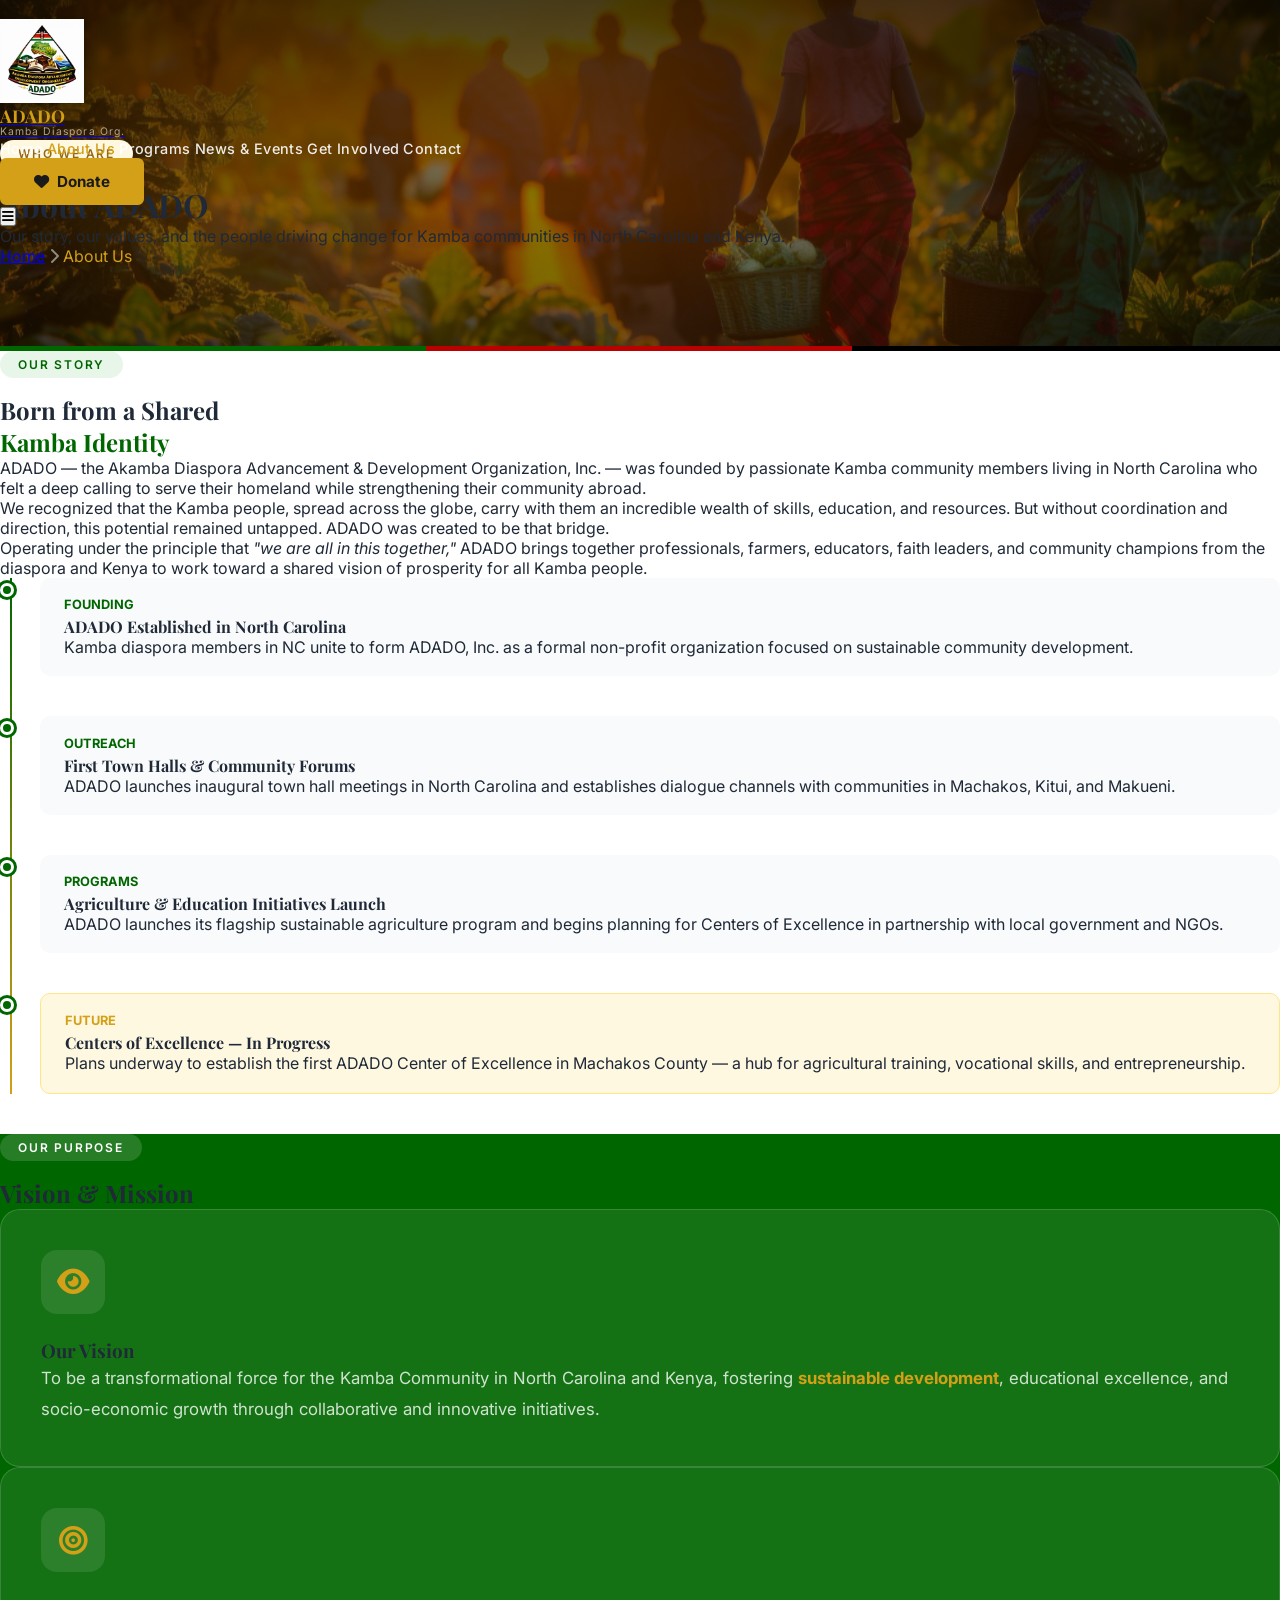
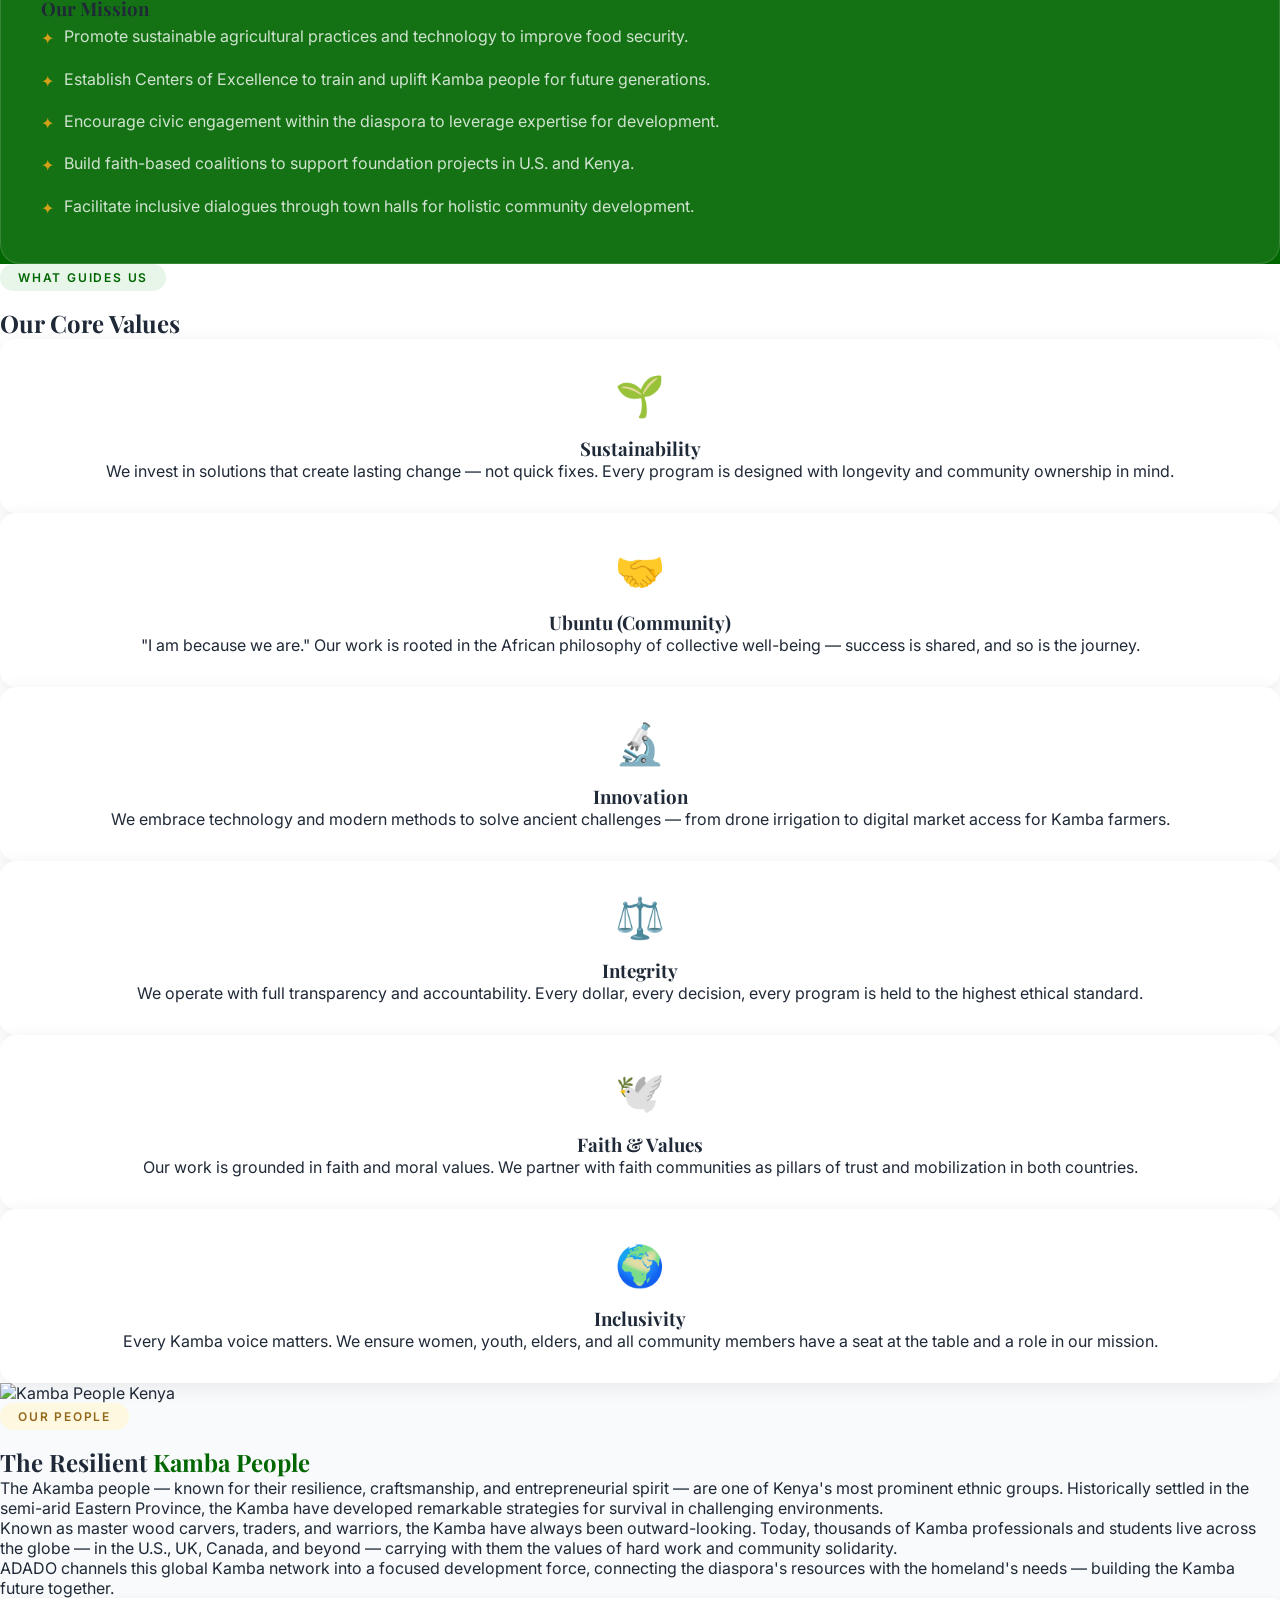
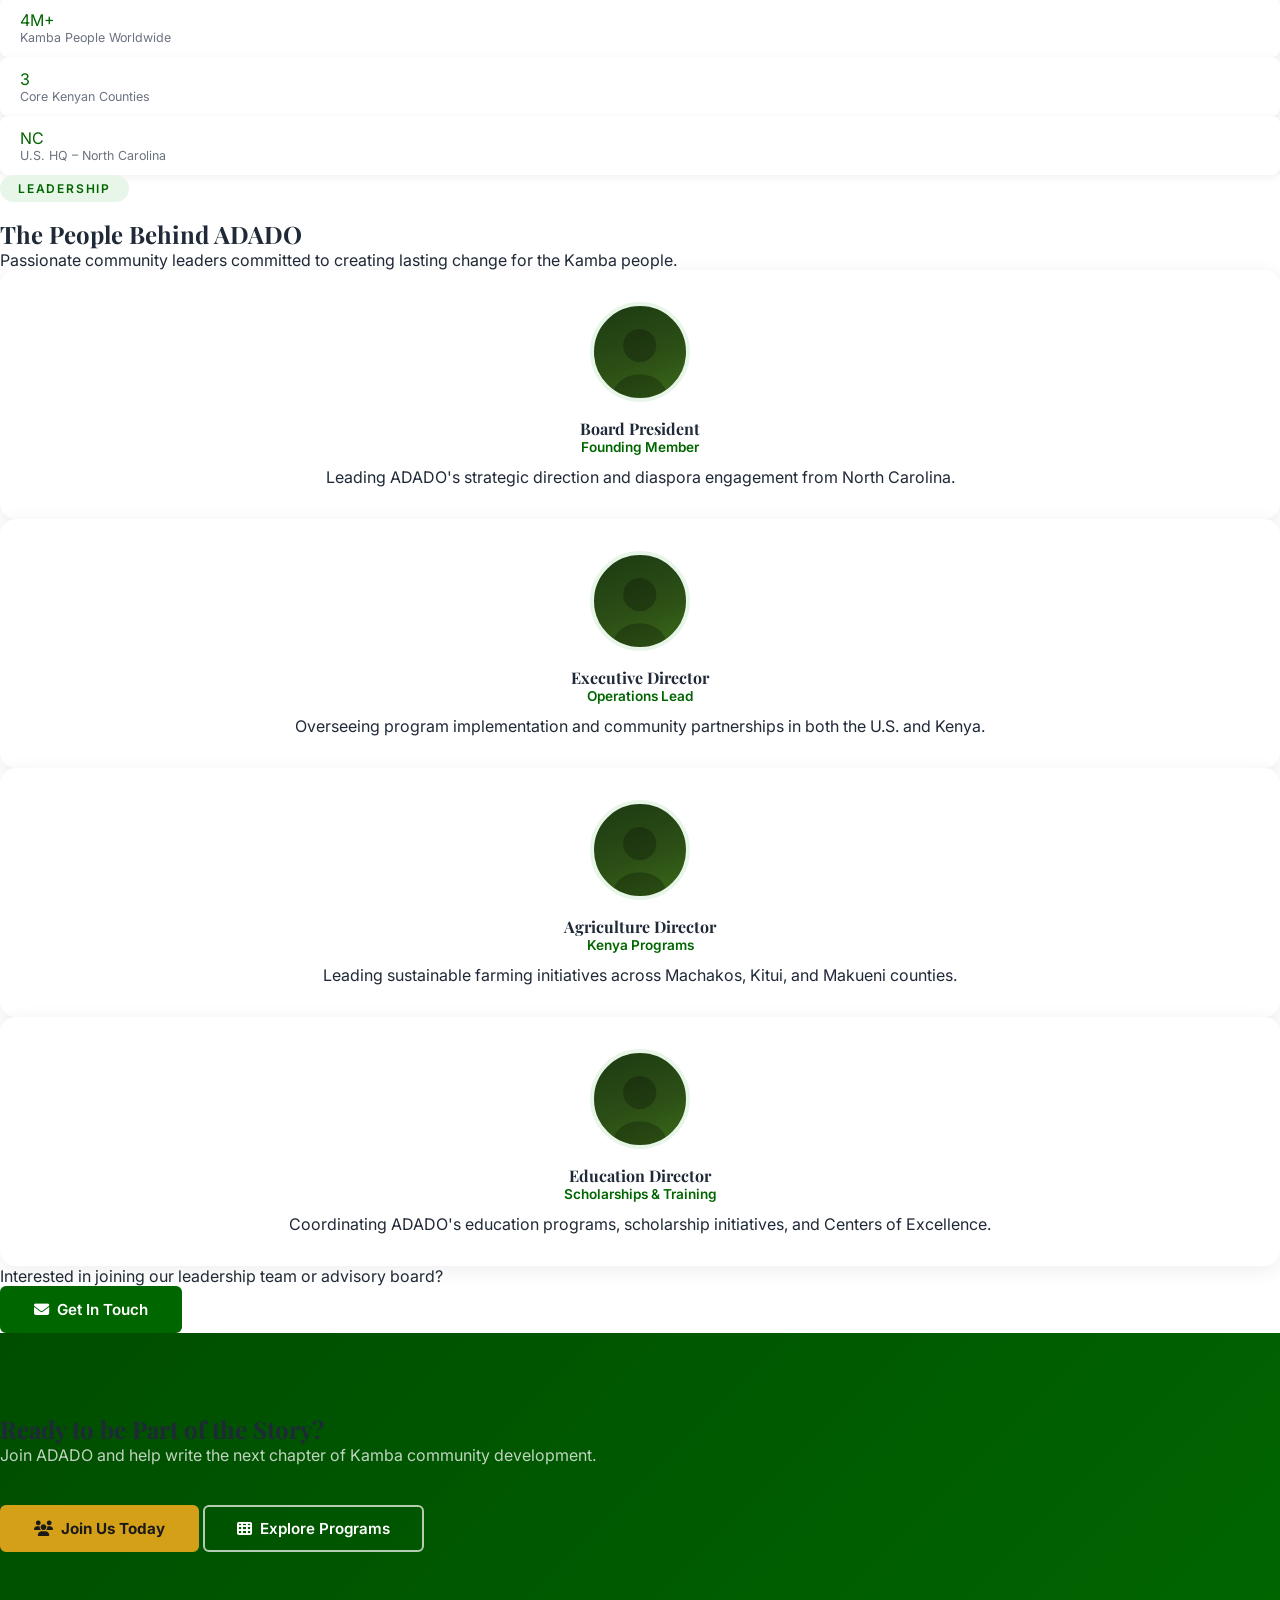
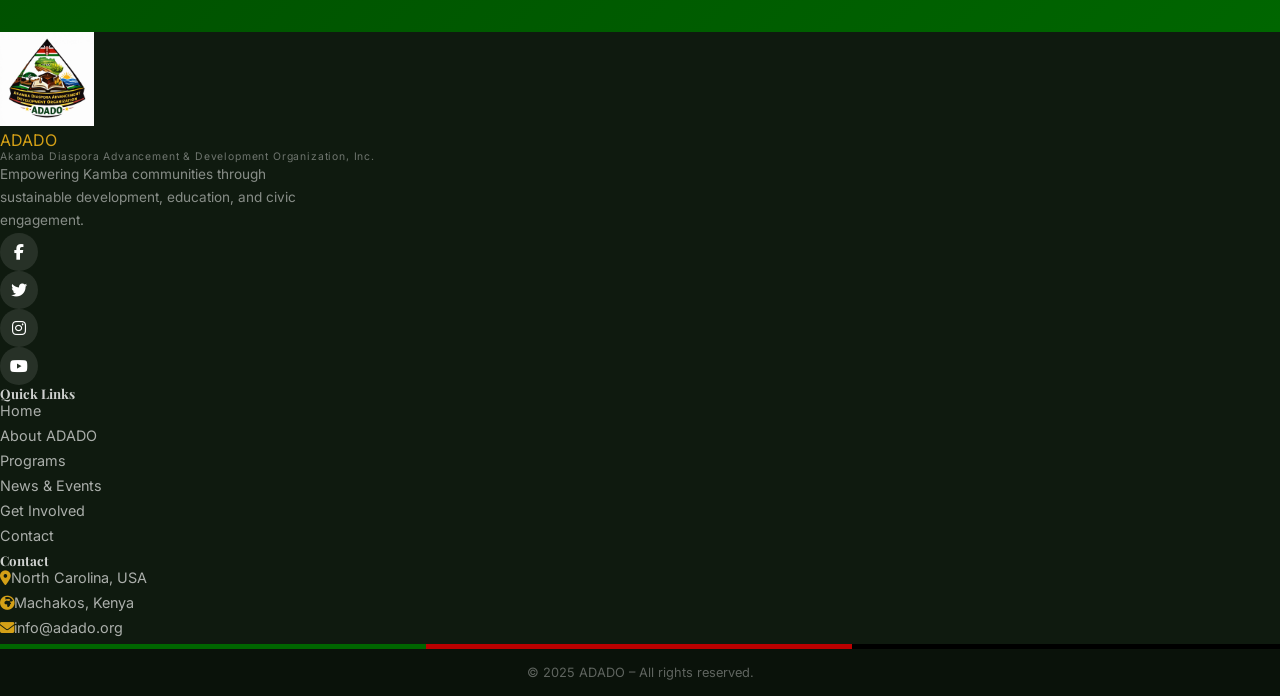
==== about.html @ c6620592 "Initial commit — ADADO website (6-page static site) 6-page HTML/CSS/JS website for African Diaspora " ====
<!DOCTYPE html>
<html lang="en">
<head>
  <meta charset="UTF-8" />
  <meta name="viewport" content="width=device-width, initial-scale=1.0" />
  <title>About ADADO – Akamba Diaspora Advancement & Development Organization</title>
  <meta name="description" content="Learn about ADADO's history, mission, vision, core values, and the leadership driving change in the Kamba community." />
  <link rel="icon" type="image/png" href="assets/img/logo.png" />
  <script src="https://cdn.tailwindcss.com"></script>
  <script>
    tailwind.config = {
      theme: {
        extend: {
          colors: {
            green: { deep: '#006600', mid: '#1a8c1a', light: '#e8f5e9' },
            gold:  { DEFAULT: '#D4A017', light: '#fff8e1' },
            dark:  { DEFAULT: '#0f1a0f', mid: '#1c2b1c' },
          },
          fontFamily: { heading: ['"Playfair Display"', 'serif'], body: ['Inter', 'sans-serif'] }
        }
      }
    }
  </script>
  <link rel="stylesheet" href="https://cdnjs.cloudflare.com/ajax/libs/font-awesome/6.5.0/css/all.min.css" />
  <link rel="stylesheet" href="assets/css/style.css" />
</head>
<body class="font-body">

  <div id="preloader">
    <img src="assets/img/logo.png" alt="ADADO" />
    <div class="bar-wrap"><div class="bar-fill"></div></div>
  </div>
  <button id="scrollTop" aria-label="Scroll to top"><i class="fas fa-arrow-up"></i></button>

  <!-- NAVBAR -->
  <nav id="navbar">
    <div class="max-w-7xl mx-auto px-4 sm:px-6 lg:px-8 flex items-center justify-between">
      <a href="index.html" class="nav-logo flex items-center gap-3">
        <img src="assets/img/logo.png" alt="ADADO Logo" />
        <div class="hidden md:block">
          <div style="color:var(--gold); font-family:'Playfair Display',serif; font-weight:700; font-size:1.1rem; line-height:1;">ADADO</div>
          <div style="color:rgba(255,255,255,0.6); font-size:0.65rem; letter-spacing:0.1em;">Kamba Diaspora Org.</div>
        </div>
      </a>
      <div class="hidden lg:flex items-center gap-8">
        <a href="index.html"        class="nav-link">Home</a>
        <a href="about.html"        class="nav-link active">About Us</a>
        <a href="programs.html"     class="nav-link">Programs</a>
        <a href="news-events.html"  class="nav-link">News & Events</a>
        <a href="get-involved.html" class="nav-link">Get Involved</a>
        <a href="contact.html"      class="nav-link">Contact</a>
      </div>
      <div class="hidden lg:block">
        <a href="get-involved.html#donate" class="btn-gold text-sm py-2 px-5"><i class="fas fa-heart"></i> Donate</a>
      </div>
      <button id="menu-btn" class="lg:hidden text-white text-xl p-2"><i class="fas fa-bars"></i></button>
    </div>
    <div id="mobile-menu">
      <a href="index.html">Home</a>
      <a href="about.html">About Us</a>
      <a href="programs.html">Programs</a>
      <a href="news-events.html">News & Events</a>
      <a href="get-involved.html">Get Involved</a>
      <a href="contact.html">Contact</a>
      <a href="get-involved.html#donate" style="color:var(--gold); font-weight:700;">♥ Donate Now</a>
    </div>
  </nav>

  <!-- PAGE HERO -->
  <div class="page-hero" style="background-image:url('assets/img/hero-about.jpg');">
    <div class="page-hero-content max-w-7xl mx-auto px-4 sm:px-6 lg:px-8 text-center">
      <span class="section-badge badge-gold">Who We Are</span>
      <h1 class="font-heading text-4xl lg:text-5xl font-bold text-white mt-2 mb-4">About ADADO</h1>
      <p class="text-white/70 max-w-2xl mx-auto">Our story, our values, and the people driving change for Kamba communities in North Carolina and Kenya.</p>
      <!-- Breadcrumb -->
      <div class="mt-6 flex items-center justify-center gap-2 text-sm" style="color:rgba(255,255,255,0.5);">
        <a href="index.html" class="hover:text-white transition-colors">Home</a>
        <i class="fas fa-chevron-right text-xs"></i>
        <span style="color:var(--gold);">About Us</span>
      </div>
    </div>
  </div>
  <div class="kenya-strip"></div>

  <!-- ==================== OUR STORY ==================== -->
  <section class="py-20 bg-white">
    <div class="max-w-7xl mx-auto px-4 sm:px-6 lg:px-8">
      <div class="grid lg:grid-cols-2 gap-16 items-center">
        <div data-fade-left>
          <span class="section-badge badge-green">Our Story</span>
          <h2 class="font-heading text-3xl lg:text-4xl font-bold text-gray-900 mb-6">Born from a Shared<br/><span class="text-green">Kamba Identity</span></h2>
          <p class="text-gray-600 mb-5 leading-relaxed">
            ADADO — the Akamba Diaspora Advancement & Development Organization, Inc. — was founded by passionate Kamba community members living in North Carolina who felt a deep calling to serve their homeland while strengthening their community abroad.
          </p>
          <p class="text-gray-600 mb-5 leading-relaxed">
            We recognized that the Kamba people, spread across the globe, carry with them an incredible wealth of skills, education, and resources. But without coordination and direction, this potential remained untapped. ADADO was created to be that bridge.
          </p>
          <p class="text-gray-600 leading-relaxed">
            Operating under the principle that <em>"we are all in this together,"</em> ADADO brings together professionals, farmers, educators, faith leaders, and community champions from the diaspora and Kenya to work toward a shared vision of prosperity for all Kamba people.
          </p>
        </div>
        <div data-fade-right class="space-y-6">
          <!-- Timeline -->
          <div class="timeline">
            <div class="timeline-item">
              <div class="timeline-dot"></div>
              <div style="background:#f9fafb; border-radius:10px; padding:1.2rem 1.5rem;">
                <div style="color:var(--green-deep); font-weight:700; font-size:0.8rem; margin-bottom:4px;">FOUNDING</div>
                <h4 class="font-semibold text-gray-900 mb-1">ADADO Established in North Carolina</h4>
                <p class="text-gray-500 text-sm">Kamba diaspora members in NC unite to form ADADO, Inc. as a formal non-profit organization focused on sustainable community development.</p>
              </div>
            </div>
            <div class="timeline-item">
              <div class="timeline-dot"></div>
              <div style="background:#f9fafb; border-radius:10px; padding:1.2rem 1.5rem;">
                <div style="color:var(--green-deep); font-weight:700; font-size:0.8rem; margin-bottom:4px;">OUTREACH</div>
                <h4 class="font-semibold text-gray-900 mb-1">First Town Halls & Community Forums</h4>
                <p class="text-gray-500 text-sm">ADADO launches inaugural town hall meetings in North Carolina and establishes dialogue channels with communities in Machakos, Kitui, and Makueni.</p>
              </div>
            </div>
            <div class="timeline-item">
              <div class="timeline-dot"></div>
              <div style="background:#f9fafb; border-radius:10px; padding:1.2rem 1.5rem;">
                <div style="color:var(--green-deep); font-weight:700; font-size:0.8rem; margin-bottom:4px;">PROGRAMS</div>
                <h4 class="font-semibold text-gray-900 mb-1">Agriculture & Education Initiatives Launch</h4>
                <p class="text-gray-500 text-sm">ADADO launches its flagship sustainable agriculture program and begins planning for Centers of Excellence in partnership with local government and NGOs.</p>
              </div>
            </div>
            <div class="timeline-item">
              <div class="timeline-dot"></div>
              <div style="background:#fff8e1; border-radius:10px; padding:1.2rem 1.5rem; border:1px solid #fde68a;">
                <div style="color:var(--gold); font-weight:700; font-size:0.8rem; margin-bottom:4px;">FUTURE</div>
                <h4 class="font-semibold text-gray-900 mb-1">Centers of Excellence — In Progress</h4>
                <p class="text-gray-500 text-sm">Plans underway to establish the first ADADO Center of Excellence in Machakos County — a hub for agricultural training, vocational skills, and entrepreneurship.</p>
              </div>
            </div>
          </div>
        </div>
      </div>
    </div>
  </section>

  <!-- ==================== VISION & MISSION ==================== -->
  <section class="py-20" style="background:var(--green-deep);">
    <div class="max-w-7xl mx-auto px-4 sm:px-6 lg:px-8">
      <div class="text-center mb-14" data-fade>
        <span class="section-badge" style="background:rgba(255,255,255,0.15); color:white;">Our Purpose</span>
        <h2 class="font-heading text-3xl lg:text-4xl font-bold text-white mt-2">Vision & Mission</h2>
      </div>
      <div class="grid lg:grid-cols-2 gap-10">
        <!-- Vision -->
        <div data-fade data-delay="1" style="background:rgba(255,255,255,0.08); border:1px solid rgba(255,255,255,0.15); border-radius:20px; padding:2.5rem;">
          <div style="width:64px; height:64px; background:rgba(255,255,255,0.1); border-radius:16px; display:flex; align-items:center; justify-content:center; margin-bottom:1.5rem;">
            <i class="fas fa-eye" style="color:var(--gold); font-size:1.8rem;"></i>
          </div>
          <h3 class="font-heading text-2xl font-bold text-white mb-4">Our Vision</h3>
          <p style="color:rgba(255,255,255,0.8); line-height:1.9; font-size:1.05rem;">
            To be a transformational force for the Kamba Community in North Carolina and Kenya, fostering <strong style="color:var(--gold);">sustainable development</strong>, educational excellence, and socio-economic growth through collaborative and innovative initiatives.
          </p>
        </div>
        <!-- Mission -->
        <div data-fade data-delay="2" style="background:rgba(255,255,255,0.08); border:1px solid rgba(255,255,255,0.15); border-radius:20px; padding:2.5rem;">
          <div style="width:64px; height:64px; background:rgba(255,255,255,0.1); border-radius:16px; display:flex; align-items:center; justify-content:center; margin-bottom:1.5rem;">
            <i class="fas fa-bullseye" style="color:var(--gold); font-size:1.8rem;"></i>
          </div>
          <h3 class="font-heading text-2xl font-bold text-white mb-4">Our Mission</h3>
          <ul style="color:rgba(255,255,255,0.8); line-height:1.9; list-style:none; padding:0; space-y:0.5rem;">
            <li style="display:flex; gap:10px; margin-bottom:10px;"><span style="color:var(--gold); flex-shrink:0; margin-top:2px;">✦</span> Promote sustainable agricultural practices and technology to improve food security.</li>
            <li style="display:flex; gap:10px; margin-bottom:10px;"><span style="color:var(--gold); flex-shrink:0; margin-top:2px;">✦</span> Establish Centers of Excellence to train and uplift Kamba people for future generations.</li>
            <li style="display:flex; gap:10px; margin-bottom:10px;"><span style="color:var(--gold); flex-shrink:0; margin-top:2px;">✦</span> Encourage civic engagement within the diaspora to leverage expertise for development.</li>
            <li style="display:flex; gap:10px; margin-bottom:10px;"><span style="color:var(--gold); flex-shrink:0; margin-top:2px;">✦</span> Build faith-based coalitions to support foundation projects in U.S. and Kenya.</li>
            <li style="display:flex; gap:10px;"><span style="color:var(--gold); flex-shrink:0; margin-top:2px;">✦</span> Facilitate inclusive dialogues through town halls for holistic community development.</li>
          </ul>
        </div>
      </div>
    </div>
  </section>

  <!-- ==================== CORE VALUES ==================== -->
  <section class="py-20 bg-white">
    <div class="max-w-7xl mx-auto px-4 sm:px-6 lg:px-8">
      <div class="text-center mb-14" data-fade>
        <span class="section-badge badge-green">What Guides Us</span>
        <h2 class="font-heading text-3xl lg:text-4xl font-bold text-gray-900">Our Core Values</h2>
      </div>
      <div class="grid sm:grid-cols-2 lg:grid-cols-3 gap-8">
        <div class="team-card" data-fade data-delay="1">
          <div style="font-size:2.5rem; margin-bottom:1rem;">🌱</div>
          <h3 class="font-heading text-xl font-bold text-gray-900 mb-2">Sustainability</h3>
          <p class="text-gray-500 text-sm">We invest in solutions that create lasting change — not quick fixes. Every program is designed with longevity and community ownership in mind.</p>
        </div>
        <div class="team-card" data-fade data-delay="2">
          <div style="font-size:2.5rem; margin-bottom:1rem;">🤝</div>
          <h3 class="font-heading text-xl font-bold text-gray-900 mb-2">Ubuntu (Community)</h3>
          <p class="text-gray-500 text-sm">"I am because we are." Our work is rooted in the African philosophy of collective well-being — success is shared, and so is the journey.</p>
        </div>
        <div class="team-card" data-fade data-delay="3">
          <div style="font-size:2.5rem; margin-bottom:1rem;">🔬</div>
          <h3 class="font-heading text-xl font-bold text-gray-900 mb-2">Innovation</h3>
          <p class="text-gray-500 text-sm">We embrace technology and modern methods to solve ancient challenges — from drone irrigation to digital market access for Kamba farmers.</p>
        </div>
        <div class="team-card" data-fade data-delay="4">
          <div style="font-size:2.5rem; margin-bottom:1rem;">⚖️</div>
          <h3 class="font-heading text-xl font-bold text-gray-900 mb-2">Integrity</h3>
          <p class="text-gray-500 text-sm">We operate with full transparency and accountability. Every dollar, every decision, every program is held to the highest ethical standard.</p>
        </div>
        <div class="team-card" data-fade data-delay="5">
          <div style="font-size:2.5rem; margin-bottom:1rem;">🕊️</div>
          <h3 class="font-heading text-xl font-bold text-gray-900 mb-2">Faith & Values</h3>
          <p class="text-gray-500 text-sm">Our work is grounded in faith and moral values. We partner with faith communities as pillars of trust and mobilization in both countries.</p>
        </div>
        <div class="team-card" data-fade data-delay="6">
          <div style="font-size:2.5rem; margin-bottom:1rem;">🌍</div>
          <h3 class="font-heading text-xl font-bold text-gray-900 mb-2">Inclusivity</h3>
          <p class="text-gray-500 text-sm">Every Kamba voice matters. We ensure women, youth, elders, and all community members have a seat at the table and a role in our mission.</p>
        </div>
      </div>
    </div>
  </section>

  <!-- ==================== KAMBA PEOPLE ==================== -->
  <section class="py-20" style="background:var(--light);">
    <div class="max-w-7xl mx-auto px-4 sm:px-6 lg:px-8">
      <div class="grid lg:grid-cols-2 gap-16 items-center">
        <div data-fade-right class="order-2 lg:order-1">
          <img src="https://images.unsplash.com/photo-1547471080-7cc2caa01a7e?w=700&q=80"
               alt="Kamba People Kenya" class="rounded-2xl shadow-xl w-full" style="height:460px; object-fit:cover;" />
        </div>
        <div data-fade-left class="order-1 lg:order-2">
          <span class="section-badge badge-gold">Our People</span>
          <h2 class="font-heading text-3xl lg:text-4xl font-bold text-gray-900 mb-6">The Resilient <span class="text-green">Kamba People</span></h2>
          <p class="text-gray-600 mb-5 leading-relaxed">
            The Akamba people — known for their resilience, craftsmanship, and entrepreneurial spirit — are one of Kenya's most prominent ethnic groups. Historically settled in the semi-arid Eastern Province, the Kamba have developed remarkable strategies for survival in challenging environments.
          </p>
          <p class="text-gray-600 mb-5 leading-relaxed">
            Known as master wood carvers, traders, and warriors, the Kamba have always been outward-looking. Today, thousands of Kamba professionals and students live across the globe — in the U.S., UK, Canada, and beyond — carrying with them the values of hard work and community solidarity.
          </p>
          <p class="text-gray-600 leading-relaxed">
            ADADO channels this global Kamba network into a focused development force, connecting the diaspora's resources with the homeland's needs — building the Kamba future together.
          </p>
          <div class="flex flex-wrap gap-3 mt-6">
            <div style="background:white; border-radius:8px; padding:0.75rem 1.25rem; box-shadow:0 2px 10px rgba(0,0,0,0.06);">
              <div class="font-heading text-2xl font-bold text-green">4M+</div>
              <div style="font-size:0.78rem; color:var(--gray);">Kamba People Worldwide</div>
            </div>
            <div style="background:white; border-radius:8px; padding:0.75rem 1.25rem; box-shadow:0 2px 10px rgba(0,0,0,0.06);">
              <div class="font-heading text-2xl font-bold text-green">3</div>
              <div style="font-size:0.78rem; color:var(--gray);">Core Kenyan Counties</div>
            </div>
            <div style="background:white; border-radius:8px; padding:0.75rem 1.25rem; box-shadow:0 2px 10px rgba(0,0,0,0.06);">
              <div class="font-heading text-2xl font-bold text-green">NC</div>
              <div style="font-size:0.78rem; color:var(--gray);">U.S. HQ – North Carolina</div>
            </div>
          </div>
        </div>
      </div>
    </div>
  </section>

  <!-- ==================== LEADERSHIP ==================== -->
  <section class="py-20 bg-white">
    <div class="max-w-7xl mx-auto px-4 sm:px-6 lg:px-8">
      <div class="text-center mb-14" data-fade>
        <span class="section-badge badge-green">Leadership</span>
        <h2 class="font-heading text-3xl lg:text-4xl font-bold text-gray-900">The People Behind ADADO</h2>
        <p class="text-gray-500 mt-3 max-w-xl mx-auto">Passionate community leaders committed to creating lasting change for the Kamba people.</p>
      </div>
      <div class="grid sm:grid-cols-2 lg:grid-cols-4 gap-8">
        <div class="team-card" data-fade data-delay="1">
          <div class="avatar" style="background:linear-gradient(160deg,#1c3a12 0%,#2d5016 60%,#3a6b1a 100%); display:flex; flex-direction:column; align-items:center; justify-content:flex-end; overflow:hidden; padding:0;">
            <svg viewBox="0 0 100 100" xmlns="http://www.w3.org/2000/svg" style="width:82%; display:block; fill:rgba(0,0,0,0.25);">
              <circle cx="50" cy="30" r="22"/><ellipse cx="50" cy="95" rx="35" ry="27"/>
            </svg>
          </div>
          <h4 class="font-heading text-lg font-bold text-gray-900 mb-1">Board President</h4>
          <p style="color:var(--green-deep); font-size:0.85rem; font-weight:600; margin-bottom:0.75rem;">Founding Member</p>
          <p class="text-gray-500 text-sm">Leading ADADO's strategic direction and diaspora engagement from North Carolina.</p>
        </div>
        <div class="team-card" data-fade data-delay="2">
          <div class="avatar" style="background:linear-gradient(160deg,#1c3a12 0%,#2d5016 60%,#3a6b1a 100%); display:flex; flex-direction:column; align-items:center; justify-content:flex-end; overflow:hidden; padding:0;">
            <svg viewBox="0 0 100 100" xmlns="http://www.w3.org/2000/svg" style="width:82%; display:block; fill:rgba(0,0,0,0.25);">
              <circle cx="50" cy="30" r="22"/><ellipse cx="50" cy="95" rx="35" ry="27"/>
            </svg>
          </div>
          <h4 class="font-heading text-lg font-bold text-gray-900 mb-1">Executive Director</h4>
          <p style="color:var(--green-deep); font-size:0.85rem; font-weight:600; margin-bottom:0.75rem;">Operations Lead</p>
          <p class="text-gray-500 text-sm">Overseeing program implementation and community partnerships in both the U.S. and Kenya.</p>
        </div>
        <div class="team-card" data-fade data-delay="3">
          <div class="avatar" style="background:linear-gradient(160deg,#1c3a12 0%,#2d5016 60%,#3a6b1a 100%); display:flex; flex-direction:column; align-items:center; justify-content:flex-end; overflow:hidden; padding:0;">
            <svg viewBox="0 0 100 100" xmlns="http://www.w3.org/2000/svg" style="width:82%; display:block; fill:rgba(0,0,0,0.25);">
              <circle cx="50" cy="30" r="22"/><ellipse cx="50" cy="95" rx="35" ry="27"/>
            </svg>
          </div>
          <h4 class="font-heading text-lg font-bold text-gray-900 mb-1">Agriculture Director</h4>
          <p style="color:var(--green-deep); font-size:0.85rem; font-weight:600; margin-bottom:0.75rem;">Kenya Programs</p>
          <p class="text-gray-500 text-sm">Leading sustainable farming initiatives across Machakos, Kitui, and Makueni counties.</p>
        </div>
        <div class="team-card" data-fade data-delay="4">
          <div class="avatar" style="background:linear-gradient(160deg,#1c3a12 0%,#2d5016 60%,#3a6b1a 100%); display:flex; flex-direction:column; align-items:center; justify-content:flex-end; overflow:hidden; padding:0;">
            <svg viewBox="0 0 100 100" xmlns="http://www.w3.org/2000/svg" style="width:82%; display:block; fill:rgba(0,0,0,0.25);">
              <circle cx="50" cy="30" r="22"/><ellipse cx="50" cy="95" rx="35" ry="27"/>
            </svg>
          </div>
          <h4 class="font-heading text-lg font-bold text-gray-900 mb-1">Education Director</h4>
          <p style="color:var(--green-deep); font-size:0.85rem; font-weight:600; margin-bottom:0.75rem;">Scholarships & Training</p>
          <p class="text-gray-500 text-sm">Coordinating ADADO's education programs, scholarship initiatives, and Centers of Excellence.</p>
        </div>
      </div>
      <div class="text-center mt-10" data-fade>
        <p class="text-gray-500 text-sm mb-4">Interested in joining our leadership team or advisory board?</p>
        <a href="contact.html" class="btn-primary"><i class="fas fa-envelope"></i> Get In Touch</a>
      </div>
    </div>
  </section>

  <!-- CTA -->
  <section style="background:linear-gradient(135deg, #004d00, var(--green-deep)); padding:5rem 0;">
    <div class="max-w-4xl mx-auto px-4 text-center" data-fade>
      <h2 class="font-heading text-3xl font-bold text-white mb-4">Ready to be Part of the Story?</h2>
      <p style="color:rgba(255,255,255,0.75); margin-bottom:2.5rem;">Join ADADO and help write the next chapter of Kamba community development.</p>
      <div class="flex flex-wrap gap-4 justify-center">
        <a href="get-involved.html" class="btn-gold"><i class="fas fa-users"></i> Join Us Today</a>
        <a href="programs.html" class="btn-outline-white"><i class="fas fa-th"></i> Explore Programs</a>
      </div>
    </div>
  </section>

  <!-- FOOTER -->
  <footer class="footer-main">
    <div class="max-w-7xl mx-auto px-4 sm:px-6 lg:px-8 py-12">
      <div class="grid md:grid-cols-2 lg:grid-cols-4 gap-8">
        <div class="lg:col-span-2">
          <div class="flex items-center gap-3 mb-4">
            <img src="assets/img/logo.png" alt="ADADO Logo" style="height:94px;" />
            <div>
              <div class="font-heading text-xl font-bold" style="color:var(--gold);">ADADO</div>
              <div style="font-size:0.65rem; color:rgba(255,255,255,0.4); letter-spacing:0.08em;">Akamba Diaspora Advancement & Development Organization, Inc.</div>
            </div>
          </div>
          <p style="color:rgba(255,255,255,0.5); font-size:0.85rem; max-width:300px; line-height:1.7;">Empowering Kamba communities through sustainable development, education, and civic engagement.</p>
          <div class="flex gap-3 mt-4">
            <a href="#" class="social-icon"><i class="fab fa-facebook-f"></i></a>
            <a href="#" class="social-icon"><i class="fab fa-twitter"></i></a>
            <a href="#" class="social-icon"><i class="fab fa-instagram"></i></a>
            <a href="#" class="social-icon"><i class="fab fa-youtube"></i></a>
          </div>
        </div>
        <div>
          <h5 class="font-semibold text-white mb-3">Quick Links</h5>
          <a href="index.html" class="footer-link">Home</a>
          <a href="about.html" class="footer-link">About ADADO</a>
          <a href="programs.html" class="footer-link">Programs</a>
          <a href="news-events.html" class="footer-link">News & Events</a>
          <a href="get-involved.html" class="footer-link">Get Involved</a>
          <a href="contact.html" class="footer-link">Contact</a>
        </div>
        <div>
          <h5 class="font-semibold text-white mb-3">Contact</h5>
          <p class="footer-link"><i class="fas fa-map-marker-alt mr-2" style="color:var(--gold);"></i>North Carolina, USA</p>
          <p class="footer-link"><i class="fas fa-globe-africa mr-2" style="color:var(--gold);"></i>Machakos, Kenya</p>
          <p class="footer-link"><i class="fas fa-envelope mr-2" style="color:var(--gold);"></i>info@adado.org</p>
        </div>
      </div>
    </div>
    <div class="kenya-strip"></div>
    <div style="background:rgba(0,0,0,0.3); padding:1rem 0; text-align:center;">
      <p style="color:rgba(255,255,255,0.35); font-size:0.8rem;">&copy; 2025 ADADO – All rights reserved.</p>
    </div>
  </footer>

  <script src="assets/js/main.js"></script>
</body>
</html>
---- assets/css/style.css ----
/* ============================================
   ADADO - Akamba Diaspora Advancement & Development Organization
   Custom Styles
   ============================================ */

/* ---------- Google Fonts ---------- */
@import url('https://fonts.googleapis.com/css2?family=Playfair+Display:wght@400;600;700;800&family=Inter:wght@300;400;500;600;700&display=swap');

/* ---------- CSS Variables ---------- */
:root {
  --green-deep:  #006600;
  --green-mid:   #1a8c1a;
  --green-light: #e8f5e9;
  --red:         #BB0000;
  --red-light:   #fde8e8;
  --gold:        #D4A017;
  --gold-light:  #fff8e1;
  --dark:        #0f1a0f;
  --dark-mid:    #1c2b1c;
  --gray:        #6b7280;
  --light:       #f9fafb;
  --white:       #ffffff;
}

/* ---------- Base ---------- */
*, *::before, *::after { box-sizing: border-box; margin: 0; padding: 0; }

html { scroll-behavior: smooth; }

body {
  font-family: 'Inter', sans-serif;
  color: #1f2937;
  background: var(--white);
  overflow-x: hidden;
}

h1, h2, h3, h4, h5 {
  font-family: 'Playfair Display', serif;
}

/* ---------- Utility ---------- */
.text-green   { color: var(--green-deep); }
.text-gold    { color: var(--gold); }
.text-red     { color: var(--red); }
.bg-green     { background: var(--green-deep); }
.bg-gold      { background: var(--gold); }
.bg-dark      { background: var(--dark); }

.section-badge {
  display: inline-block;
  font-size: 0.75rem;
  font-weight: 600;
  letter-spacing: 0.15em;
  text-transform: uppercase;
  padding: 6px 18px;
  border-radius: 999px;
  margin-bottom: 1rem;
}
.badge-green { background: var(--green-light); color: var(--green-deep); }
.badge-gold  { background: var(--gold-light);  color: #92681a; }
.badge-red   { background: var(--red-light);   color: var(--red); }

/* ---------- Navbar ---------- */
#navbar {
  position: fixed;
  top: 0; left: 0; right: 0;
  z-index: 1000;
  transition: background 0.4s, box-shadow 0.4s, padding 0.4s;
  padding: 1.2rem 0;
}
#navbar.scrolled {
  background: rgba(15, 26, 15, 0.97);
  box-shadow: 0 2px 30px rgba(0,0,0,0.3);
  padding: 0.65rem 0;
  backdrop-filter: blur(12px);
}
#navbar .nav-logo img {
  height: 84px;
  width: auto;
  filter: drop-shadow(0 2px 6px rgba(0,0,0,0.4));
  transition: transform 0.3s;
}
#navbar .nav-logo img:hover { transform: scale(1.05); }

.nav-link {
  position: relative;
  color: rgba(255,255,255,0.9);
  font-weight: 500;
  font-size: 0.9rem;
  letter-spacing: 0.03em;
  text-decoration: none;
  padding: 4px 0;
  transition: color 0.3s;
}
.nav-link::after {
  content: '';
  position: absolute;
  bottom: -2px; left: 0;
  width: 0; height: 2px;
  background: var(--gold);
  transition: width 0.3s ease;
}
.nav-link:hover { color: var(--gold); }
.nav-link:hover::after, .nav-link.active::after { width: 100%; }
.nav-link.active { color: var(--gold); }

/* Mobile menu */
#mobile-menu {
  display: none;
  background: rgba(15,26,15,0.98);
  border-top: 1px solid rgba(255,255,255,0.1);
  backdrop-filter: blur(12px);
}
#mobile-menu.open { display: block; }
#mobile-menu a {
  display: block;
  padding: 0.75rem 1.5rem;
  color: rgba(255,255,255,0.85);
  text-decoration: none;
  border-bottom: 1px solid rgba(255,255,255,0.06);
  transition: color 0.2s, background 0.2s;
}
#mobile-menu a:hover { color: var(--gold); background: rgba(255,255,255,0.04); }

/* ---------- Buttons ---------- */
.btn-primary {
  display: inline-flex;
  align-items: center;
  gap: 8px;
  background: var(--green-deep);
  color: white;
  padding: 0.75rem 2rem;
  border-radius: 6px;
  font-weight: 600;
  font-size: 0.95rem;
  text-decoration: none;
  border: 2px solid var(--green-deep);
  transition: all 0.3s;
  cursor: pointer;
}
.btn-primary:hover {
  background: transparent;
  color: var(--green-deep);
  transform: translateY(-2px);
  box-shadow: 0 8px 24px rgba(0,102,0,0.25);
}
.btn-gold {
  display: inline-flex;
  align-items: center;
  gap: 8px;
  background: var(--gold);
  color: #1a1a1a;
  padding: 0.75rem 2rem;
  border-radius: 6px;
  font-weight: 700;
  font-size: 0.95rem;
  text-decoration: none;
  border: 2px solid var(--gold);
  transition: all 0.3s;
  cursor: pointer;
}
.btn-gold:hover {
  background: transparent;
  color: var(--gold);
  transform: translateY(-2px);
  box-shadow: 0 8px 24px rgba(212,160,23,0.3);
}
.btn-outline-white {
  display: inline-flex;
  align-items: center;
  gap: 8px;
  background: transparent;
  color: white;
  padding: 0.75rem 2rem;
  border-radius: 6px;
  font-weight: 600;
  font-size: 0.95rem;
  text-decoration: none;
  border: 2px solid rgba(255,255,255,0.7);
  transition: all 0.3s;
}
.btn-outline-white:hover {
  background: white;
  color: var(--dark);
  transform: translateY(-2px);
}

/* ---------- Hero ---------- */
.hero-section {
  position: relative;
  min-height: 100vh;
  display: flex;
  align-items: center;
  overflow: hidden;
}
.hero-bg {
  position: absolute;
  inset: 0;
  background-size: cover;
  background-position: center;
  background-attachment: fixed;
  transform: scale(1.05);
  transition: transform 8s ease;
}
.hero-overlay {
  position: absolute;
  inset: 0;
  background: linear-gradient(135deg, rgba(15,26,15,0.88) 0%, rgba(0,102,0,0.6) 50%, rgba(15,26,15,0.75) 100%);
}
.hero-section:hover .hero-bg { transform: scale(1.0); }

/* ---------- Logo Showcase ---------- */
.logo-showcase {
  display: flex;
  justify-content: center;
  align-items: center;
  margin-bottom: 2rem;
}
.logo-showcase img {
  width: 180px;
  height: auto;
  filter: drop-shadow(0 8px 32px rgba(0,0,0,0.5));
  animation: floatLogo 4s ease-in-out infinite;
}
@keyframes floatLogo {
  0%, 100% { transform: translateY(0); }
  50%       { transform: translateY(-12px); }
}

/* ---------- Kenya Strip ---------- */
.kenya-strip {
  height: 5px;
  background: linear-gradient(90deg, #006600 33.3%, #BB0000 33.3% 66.6%, #000000 66.6%);
}

/* ---------- Stats Counter ---------- */
.stat-card {
  text-align: center;
  padding: 2rem 1.5rem;
  border-radius: 12px;
  background: white;
  box-shadow: 0 4px 20px rgba(0,0,0,0.08);
  transition: transform 0.3s, box-shadow 0.3s;
  border-top: 4px solid var(--green-deep);
}
.stat-card:hover {
  transform: translateY(-6px);
  box-shadow: 0 12px 40px rgba(0,0,0,0.15);
}
.stat-number {
  font-family: 'Playfair Display', serif;
  font-size: 3rem;
  font-weight: 800;
  color: var(--green-deep);
  line-height: 1;
}
.stat-label {
  font-size: 0.85rem;
  color: var(--gray);
  font-weight: 500;
  margin-top: 0.5rem;
  letter-spacing: 0.05em;
}

/* ---------- Program Cards ---------- */
.program-card {
  border-radius: 16px;
  overflow: hidden;
  box-shadow: 0 4px 20px rgba(0,0,0,0.08);
  transition: transform 0.4s, box-shadow 0.4s;
  background: white;
}
.program-card:hover {
  transform: translateY(-10px);
  box-shadow: 0 20px 60px rgba(0,0,0,0.18);
}
.program-card .card-img {
  width: 100%;
  height: 220px;
  object-fit: cover;
  display: block;
  transition: transform 0.5s;
}
.program-card:hover .card-img { transform: scale(1.07); }
.card-img-wrap { overflow: hidden; }

.program-icon {
  width: 56px; height: 56px;
  border-radius: 12px;
  display: flex; align-items: center; justify-content: center;
  font-size: 1.5rem;
  margin-bottom: 1rem;
}

/* ---------- Section Divider ---------- */
.wave-divider svg { display: block; }

/* ---------- Timeline ---------- */
.timeline {
  position: relative;
  padding-left: 2.5rem;
}
.timeline::before {
  content: '';
  position: absolute;
  left: 0.65rem; top: 0; bottom: 0;
  width: 2px;
  background: linear-gradient(to bottom, var(--green-deep), var(--gold));
}
.timeline-item {
  position: relative;
  margin-bottom: 2.5rem;
}
.timeline-dot {
  position: absolute;
  left: -2.5rem;
  top: 0.3rem;
  width: 14px; height: 14px;
  border-radius: 50%;
  background: var(--green-deep);
  border: 3px solid white;
  box-shadow: 0 0 0 3px var(--green-deep);
}

/* ---------- Map / Counties ---------- */
.county-pill {
  display: inline-flex;
  align-items: center;
  gap: 8px;
  background: white;
  border: 2px solid var(--green-light);
  border-radius: 999px;
  padding: 8px 20px;
  font-weight: 600;
  font-size: 0.9rem;
  color: var(--green-deep);
  transition: all 0.3s;
}
.county-pill:hover {
  background: var(--green-deep);
  color: white;
  border-color: var(--green-deep);
  transform: scale(1.05);
}
.county-pill .dot {
  width: 10px; height: 10px;
  border-radius: 50%;
  background: var(--green-deep);
}
.county-pill:hover .dot { background: var(--gold); }

/* ---------- News Card ---------- */
.news-card {
  border-radius: 12px;
  overflow: hidden;
  box-shadow: 0 4px 20px rgba(0,0,0,0.08);
  background: white;
  transition: transform 0.3s, box-shadow 0.3s;
}
.news-card:hover {
  transform: translateY(-6px);
  box-shadow: 0 16px 48px rgba(0,0,0,0.15);
}
.news-card img {
  width: 100%;
  height: 200px;
  object-fit: cover;
  transition: transform 0.4s;
}
.news-card:hover img { transform: scale(1.05); }

/* ---------- Team Card ---------- */
.team-card {
  text-align: center;
  padding: 2rem 1.5rem;
  border-radius: 16px;
  background: white;
  box-shadow: 0 4px 20px rgba(0,0,0,0.07);
  transition: transform 0.3s, box-shadow 0.3s;
}
.team-card:hover {
  transform: translateY(-8px);
  box-shadow: 0 16px 48px rgba(0,0,0,0.14);
}
.team-card .avatar {
  width: 100px; height: 100px;
  border-radius: 50%;
  object-fit: cover;
  margin: 0 auto 1rem;
  border: 4px solid var(--green-light);
  transition: border-color 0.3s;
}
.team-card:hover .avatar { border-color: var(--gold); }

/* ---------- Contact Form ---------- */
.contact-input {
  width: 100%;
  padding: 0.85rem 1.1rem;
  border: 2px solid #e5e7eb;
  border-radius: 8px;
  font-family: 'Inter', sans-serif;
  font-size: 0.95rem;
  transition: border-color 0.3s, box-shadow 0.3s;
  outline: none;
  background: white;
}
.contact-input:focus {
  border-color: var(--green-deep);
  box-shadow: 0 0 0 4px rgba(0,102,0,0.1);
}

/* ---------- Footer ---------- */
.footer-main {
  background: var(--dark);
  color: rgba(255,255,255,0.8);
}
.footer-link {
  color: rgba(255,255,255,0.65);
  text-decoration: none;
  font-size: 0.9rem;
  transition: color 0.2s;
  display: block;
  margin-bottom: 0.5rem;
}
.footer-link:hover { color: var(--gold); }
.social-icon {
  width: 38px; height: 38px;
  border-radius: 50%;
  background: rgba(255,255,255,0.1);
  display: flex; align-items: center; justify-content: center;
  color: white;
  text-decoration: none;
  font-size: 1rem;
  transition: all 0.3s;
}
.social-icon:hover { background: var(--gold); color: var(--dark); transform: scale(1.1); }

/* ---------- Scroll-to-top ---------- */
#scrollTop {
  position: fixed;
  bottom: 2rem; right: 2rem;
  width: 44px; height: 44px;
  border-radius: 50%;
  background: var(--green-deep);
  color: white;
  border: none;
  cursor: pointer;
  display: flex; align-items: center; justify-content: center;
  font-size: 1.1rem;
  box-shadow: 0 4px 16px rgba(0,102,0,0.4);
  opacity: 0; pointer-events: none;
  transform: translateY(20px);
  transition: all 0.35s;
  z-index: 999;
}
#scrollTop.visible { opacity: 1; pointer-events: all; transform: translateY(0); }
#scrollTop:hover { background: var(--gold); color: var(--dark); transform: scale(1.1); }

/* ---------- Animate on Scroll (custom) ---------- */
[data-fade] {
  opacity: 0;
  transform: translateY(30px);
  transition: opacity 0.7s ease, transform 0.7s ease;
}
[data-fade].visible {
  opacity: 1;
  transform: translateY(0);
}
[data-fade-left] {
  opacity: 0;
  transform: translateX(-40px);
  transition: opacity 0.7s ease, transform 0.7s ease;
}
[data-fade-left].visible { opacity: 1; transform: translateX(0); }
[data-fade-right] {
  opacity: 0;
  transform: translateX(40px);
  transition: opacity 0.7s ease, transform 0.7s ease;
}
[data-fade-right].visible { opacity: 1; transform: translateX(0); }

/* stagger delays */
[data-delay="1"] { transition-delay: 0.1s; }
[data-delay="2"] { transition-delay: 0.2s; }
[data-delay="3"] { transition-delay: 0.3s; }
[data-delay="4"] { transition-delay: 0.4s; }
[data-delay="5"] { transition-delay: 0.5s; }
[data-delay="6"] { transition-delay: 0.6s; }

/* ---------- Page Hero (inner pages) ---------- */
.page-hero {
  padding-top: 140px;
  padding-bottom: 80px;
  background: linear-gradient(135deg, var(--dark) 0%, var(--dark-mid) 100%);
  background-size: cover;
  background-position: center;
  background-repeat: no-repeat;
  position: relative;
  overflow: hidden;
}
.page-hero::before {
  content: '';
  position: absolute;
  inset: 0;
  background: linear-gradient(to bottom, rgba(0,0,0,0.72) 0%, rgba(0,0,0,0.45) 60%, rgba(0,0,0,0.55) 100%);
  z-index: 1;
}
.page-hero-content { position: relative; z-index: 2; }

/* ---------- Accordion ---------- */
.accordion-item { border-bottom: 1px solid #e5e7eb; }
.accordion-btn {
  width: 100%;
  text-align: left;
  background: none;
  border: none;
  padding: 1.25rem 0;
  font-family: 'Inter', sans-serif;
  font-size: 1rem;
  font-weight: 600;
  color: #1f2937;
  cursor: pointer;
  display: flex;
  justify-content: space-between;
  align-items: center;
  gap: 1rem;
  transition: color 0.2s;
}
.accordion-btn:hover { color: var(--green-deep); }
.accordion-body {
  max-height: 0;
  overflow: hidden;
  transition: max-height 0.4s ease, padding 0.3s;
}
.accordion-body.open { max-height: 600px; padding-bottom: 1rem; }
.accordion-icon { font-size: 1.3rem; transition: transform 0.3s; }
.accordion-btn[aria-expanded="true"] .accordion-icon { transform: rotate(45deg); }

/* ---------- Gallery Grid ---------- */
.gallery-grid {
  display: grid;
  grid-template-columns: repeat(auto-fill, minmax(280px, 1fr));
  gap: 1rem;
}
.gallery-item {
  border-radius: 10px;
  overflow: hidden;
  position: relative;
  aspect-ratio: 4/3;
}
.gallery-item img {
  width: 100%; height: 100%;
  object-fit: cover;
  transition: transform 0.5s;
}
.gallery-item:hover img { transform: scale(1.08); }
.gallery-overlay {
  position: absolute;
  inset: 0;
  background: rgba(0,102,0,0.7);
  display: flex; align-items: center; justify-content: center;
  opacity: 0;
  transition: opacity 0.3s;
}
.gallery-item:hover .gallery-overlay { opacity: 1; }

/* ---------- Donation Card ---------- */
.donate-card {
  border-radius: 16px;
  padding: 2rem;
  text-align: center;
  border: 2px solid transparent;
  transition: all 0.35s;
  background: white;
  box-shadow: 0 4px 20px rgba(0,0,0,0.07);
}
.donate-card:hover {
  border-color: var(--green-deep);
  transform: translateY(-8px);
  box-shadow: 0 20px 50px rgba(0,102,0,0.15);
}
.donate-card.featured {
  border-color: var(--gold);
  background: linear-gradient(135deg, #fffbea, white);
}
.donate-amount {
  font-family: 'Playfair Display', serif;
  font-size: 2.8rem;
  font-weight: 800;
  color: var(--green-deep);
}

/* ---------- Mission Pillars ---------- */
.pillar-card {
  padding: 2rem;
  border-radius: 14px;
  background: white;
  box-shadow: 0 4px 20px rgba(0,0,0,0.07);
  border-left: 5px solid var(--green-deep);
  transition: transform 0.3s, box-shadow 0.3s, border-color 0.3s;
}
.pillar-card:hover {
  transform: translateX(6px);
  box-shadow: 0 10px 35px rgba(0,0,0,0.12);
  border-left-color: var(--gold);
}

/* ---------- Responsive ---------- */
@media (max-width: 768px) {
  .hero-bg { background-attachment: scroll; }
  .stat-number { font-size: 2.2rem; }
  .logo-showcase img { width: 140px; }

  /* Transformative showcase — stack vertically on mobile */
  #transformGrid {
    grid-template-columns: 1fr !important;
  }
  #transformImg {
    min-height: 300px;
  }
  #transformGrid > div:last-child {
    padding: 2.5rem 1.5rem !important;
  }
}

/* ---------- Loading bar ---------- */
#load-bar {
  position: fixed;
  top: 0; left: 0;
  height: 3px;
  width: 0%;
  background: linear-gradient(90deg, var(--green-deep), var(--gold));
  z-index: 9999;
  transition: width 0.3s;
}

/* ---------- Preloader ---------- */
#preloader {
  position: fixed;
  inset: 0;
  background: var(--dark);
  display: flex;
  flex-direction: column;
  align-items: center;
  justify-content: center;
  z-index: 10000;
  transition: opacity 0.5s, visibility 0.5s;
}
#preloader.done { opacity: 0; visibility: hidden; }
#preloader img { width: 100px; animation: pulse 1.5s ease-in-out infinite; }
@keyframes pulse {
  0%, 100% { transform: scale(1); opacity: 0.9; }
  50%       { transform: scale(1.08); opacity: 1; }
}
#preloader .bar-wrap {
  width: 180px;
  height: 3px;
  background: rgba(255,255,255,0.15);
  border-radius: 3px;
  margin-top: 1.5rem;
  overflow: hidden;
}
#preloader .bar-fill {
  height: 100%;
  background: linear-gradient(90deg, var(--green-deep), var(--gold));
  animation: fillBar 1.5s ease forwards;
}
@keyframes fillBar {
  from { width: 0; }
  to   { width: 100%; }
}
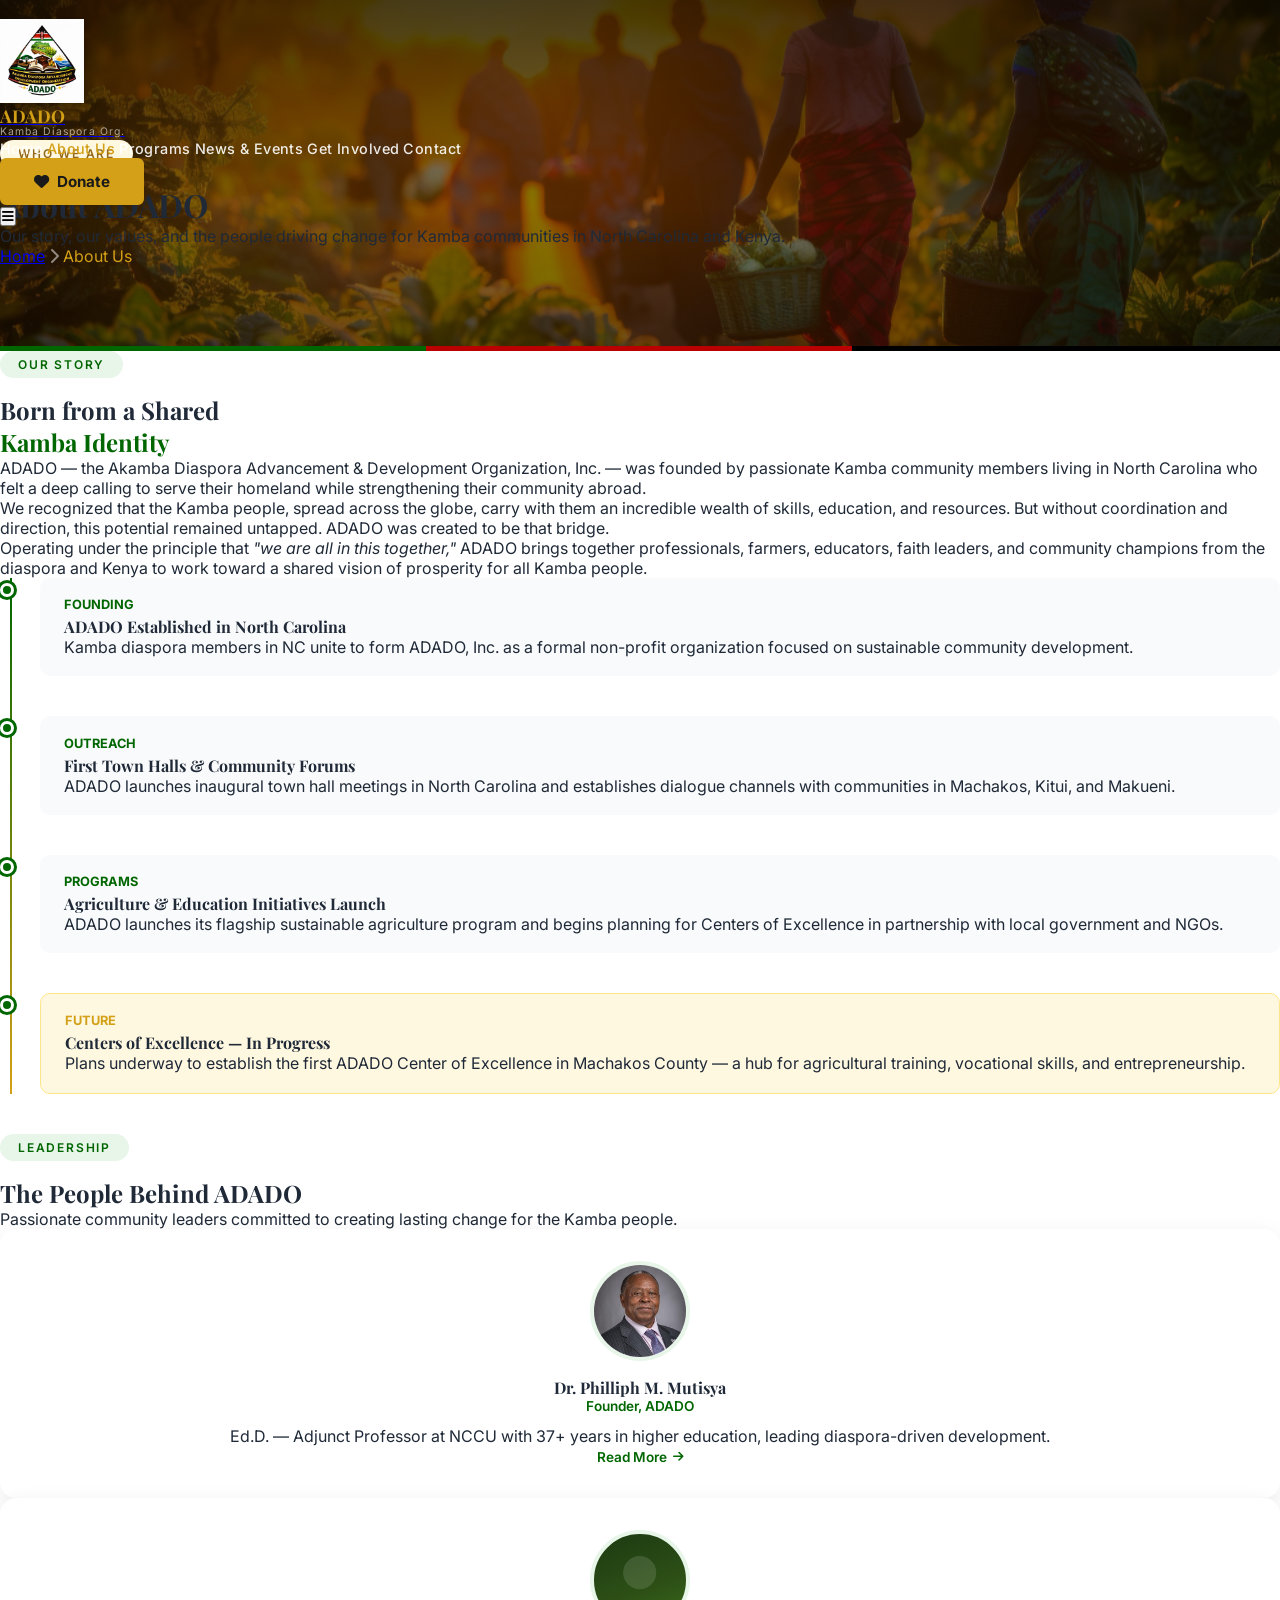
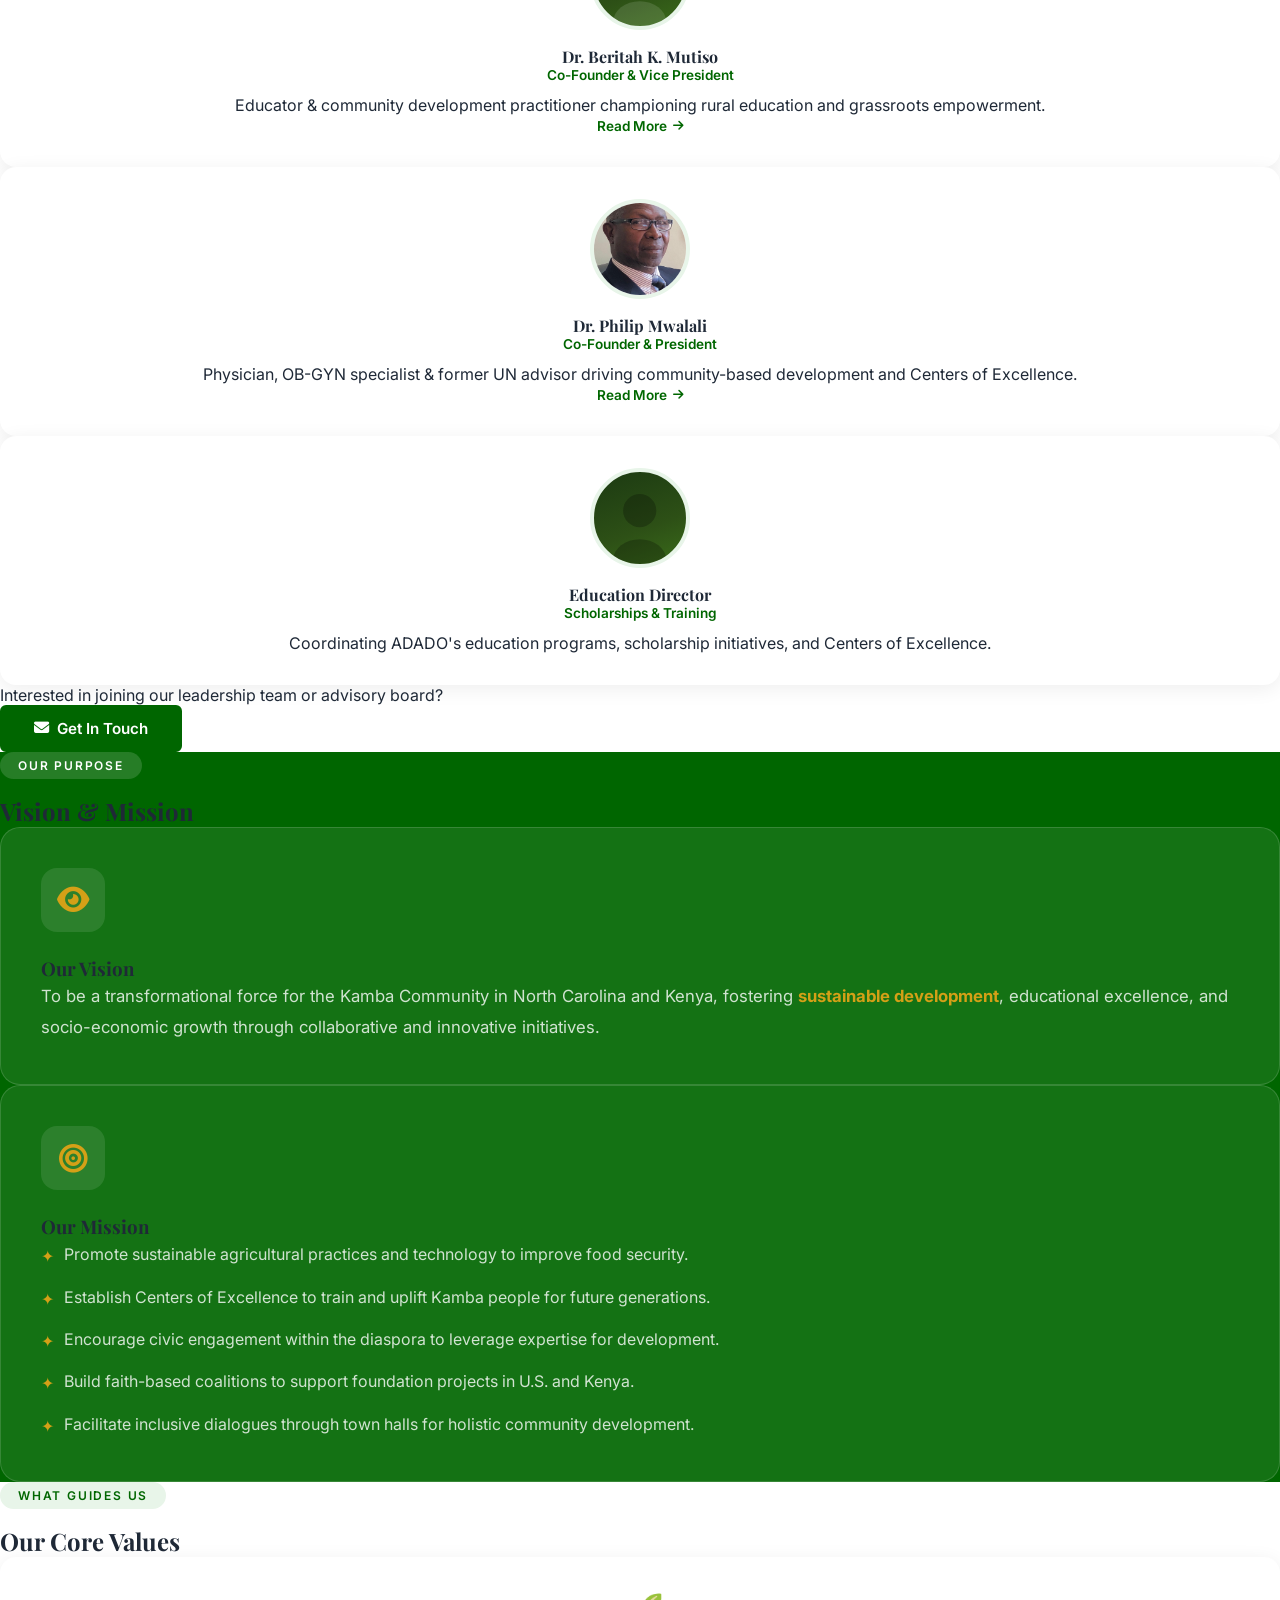
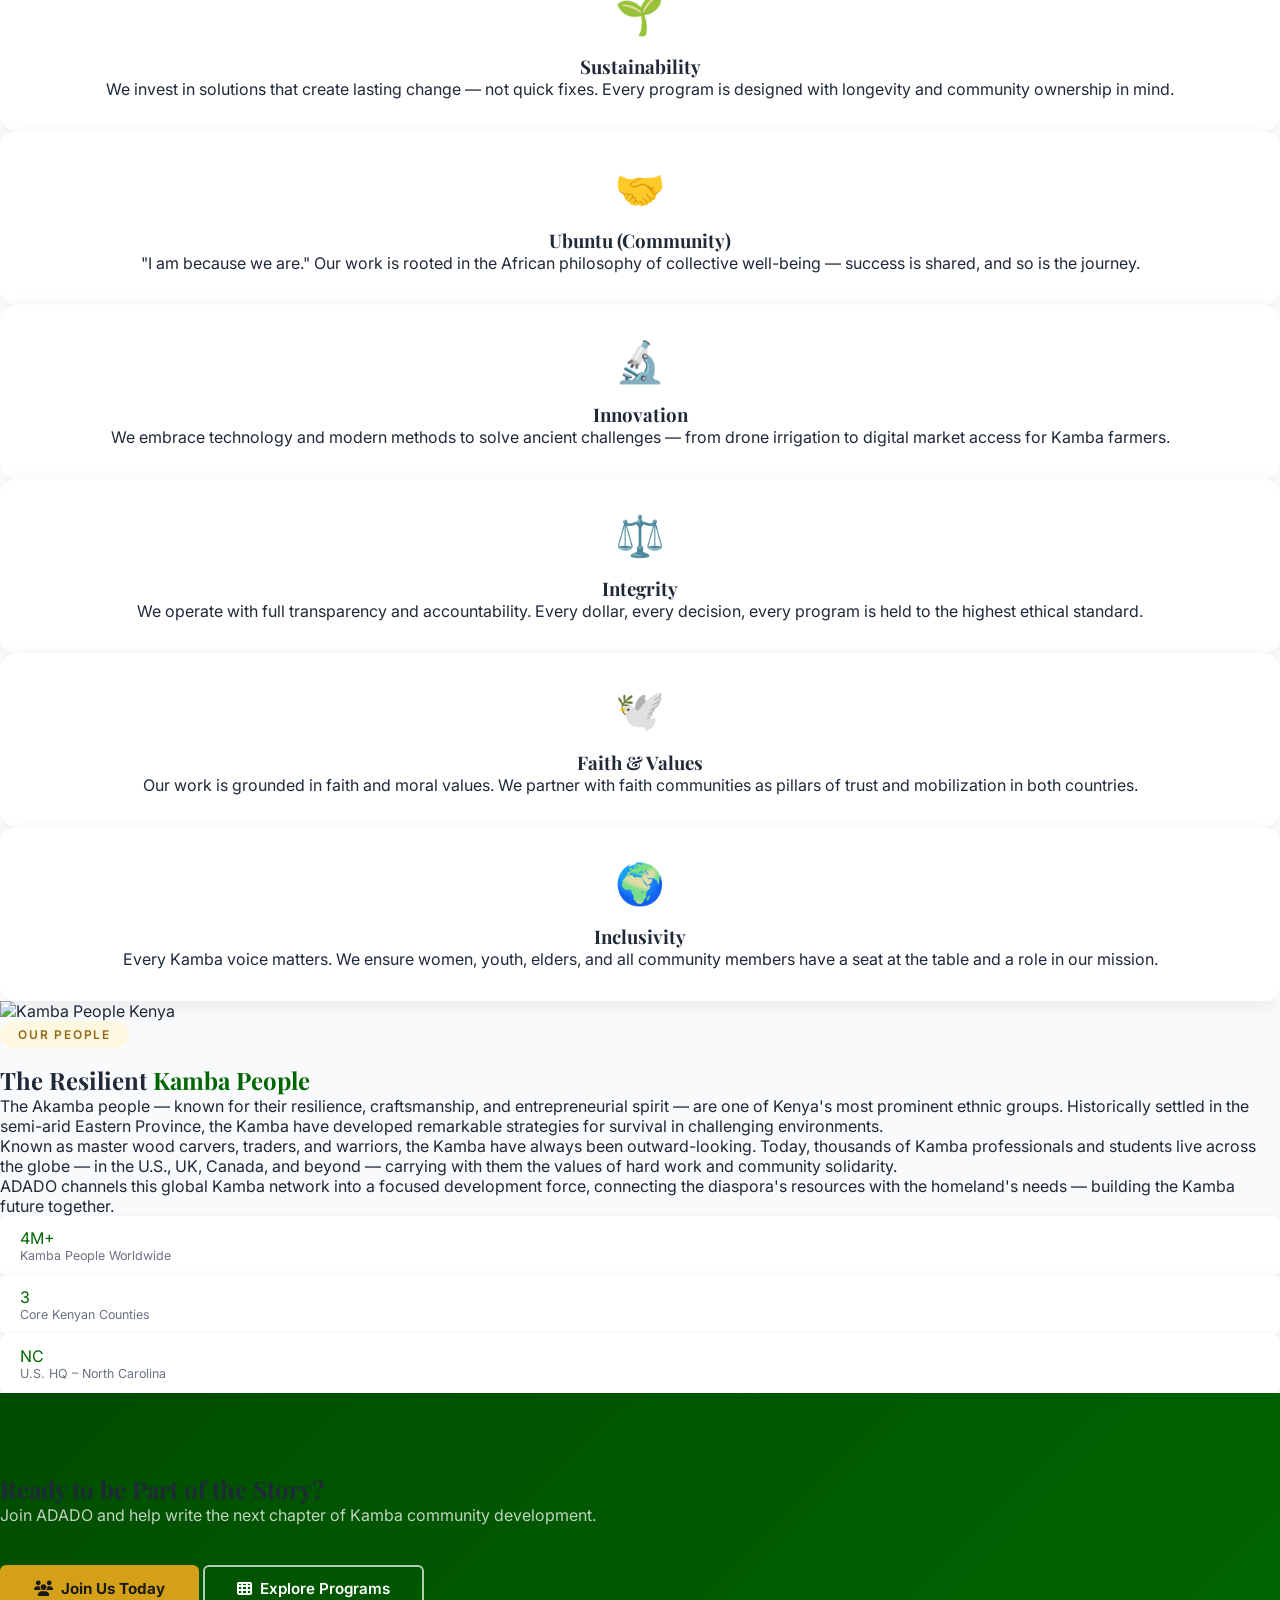
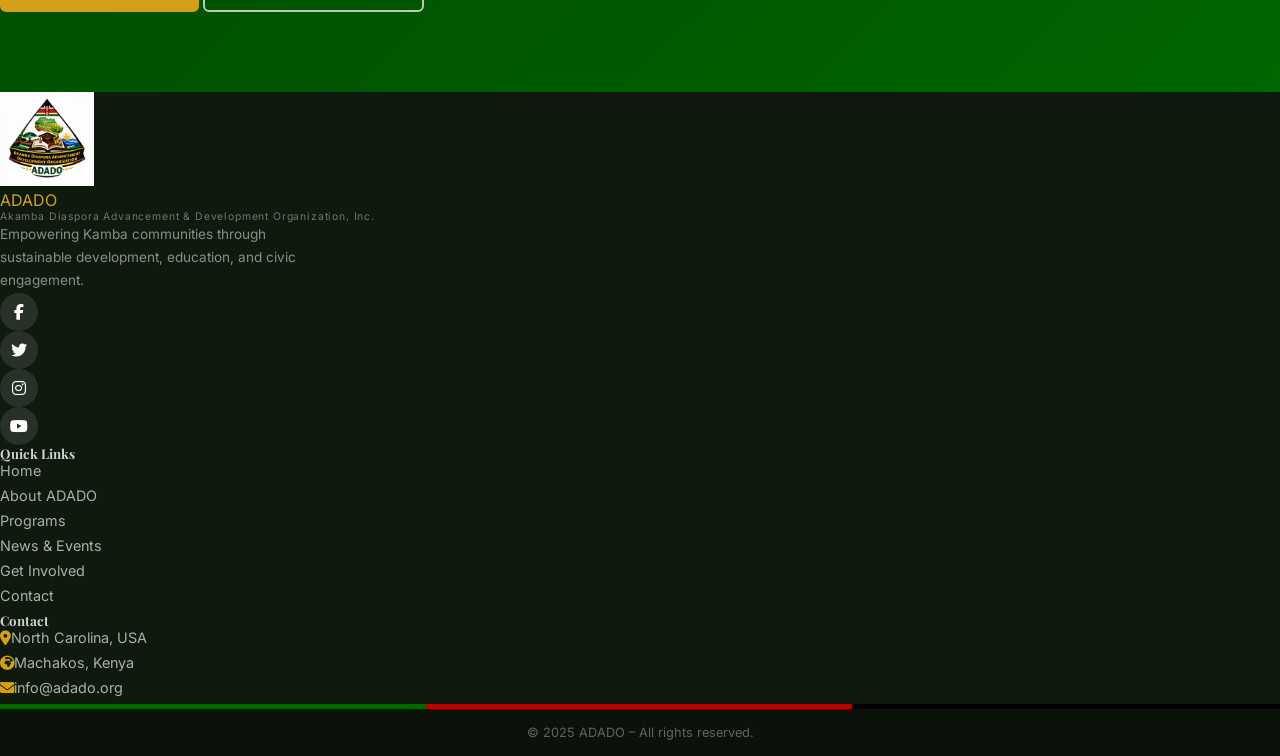
==== commit 6ca29506: "Add leadership profiles and reorder About page sections - Add bio pages for Dr. Mutisya (Founder), D" ====
--- a/about.html
+++ b/about.html
@@ -140,6 +140,66 @@
     </div>
   </section>
 
+  <!-- ==================== LEADERSHIP ==================== -->
+  <section id="leadership" class="py-20 bg-white">
+    <div class="max-w-7xl mx-auto px-4 sm:px-6 lg:px-8">
+      <div class="text-center mb-14" data-fade>
+        <span class="section-badge badge-green">Leadership</span>
+        <h2 class="font-heading text-3xl lg:text-4xl font-bold text-gray-900">The People Behind ADADO</h2>
+        <p class="text-gray-500 mt-3 max-w-xl mx-auto">Passionate community leaders committed to creating lasting change for the Kamba people.</p>
+      </div>
+      <div class="grid sm:grid-cols-2 lg:grid-cols-4 gap-8">
+        <div class="team-card" data-fade data-delay="1">
+          <img src="assets/img/dr-mutisya.jpg" alt="Dr. Philliph Masila Mutisya"
+               class="avatar" style="object-fit:cover; display:block;" />
+          <h4 class="font-heading text-lg font-bold text-gray-900 mb-1">Dr. Philliph M. Mutisya</h4>
+          <p style="color:var(--green-deep); font-size:0.85rem; font-weight:600; margin-bottom:0.75rem;">Founder, ADADO</p>
+          <p class="text-gray-500 text-sm mb-3">Ed.D. &mdash; Adjunct Professor at NCCU with 37+ years in higher education, leading diaspora-driven development.</p>
+          <a href="leader-dr-mutisya.html" style="display:inline-flex; align-items:center; gap:6px; color:var(--green-deep); font-weight:600; font-size:0.85rem; text-decoration:none; transition:color 0.3s;">
+            Read More <i class="fas fa-arrow-right" style="font-size:0.75rem;"></i>
+          </a>
+        </div>
+        <div class="team-card" data-fade data-delay="2">
+          <div class="avatar" style="background:linear-gradient(160deg,#1c3a12 0%,#2d5016 60%,#3a6b1a 100%); display:flex; flex-direction:column; align-items:center; justify-content:flex-end; overflow:hidden; padding:0;">
+            <svg viewBox="0 0 100 100" xmlns="http://www.w3.org/2000/svg" style="width:82%; display:block; fill:rgba(255,255,255,0.12);">
+              <circle cx="50" cy="30" r="22"/><ellipse cx="50" cy="95" rx="35" ry="27"/>
+            </svg>
+          </div>
+          <h4 class="font-heading text-lg font-bold text-gray-900 mb-1">Dr. Beritah K. Mutiso</h4>
+          <p style="color:var(--green-deep); font-size:0.85rem; font-weight:600; margin-bottom:0.75rem;">Co-Founder &amp; Vice President</p>
+          <p class="text-gray-500 text-sm mb-3">Educator &amp; community development practitioner championing rural education and grassroots empowerment.</p>
+          <a href="leader-dr-mutiso.html" style="display:inline-flex; align-items:center; gap:6px; color:var(--green-deep); font-weight:600; font-size:0.85rem; text-decoration:none; transition:color 0.3s;">
+            Read More <i class="fas fa-arrow-right" style="font-size:0.75rem;"></i>
+          </a>
+        </div>
+        <div class="team-card" data-fade data-delay="3">
+          <img src="assets/img/dr-mwalali.jpg" alt="Dr. Philip Mwalali"
+               class="avatar" style="object-fit:cover; display:block;" />
+          <h4 class="font-heading text-lg font-bold text-gray-900 mb-1">Dr. Philip Mwalali</h4>
+          <p style="color:var(--green-deep); font-size:0.85rem; font-weight:600; margin-bottom:0.75rem;">Co-Founder &amp; President</p>
+          <p class="text-gray-500 text-sm mb-3">Physician, OB-GYN specialist &amp; former UN advisor driving community-based development and Centers of Excellence.</p>
+          <a href="leader-dr-mwalali.html" style="display:inline-flex; align-items:center; gap:6px; color:var(--green-deep); font-weight:600; font-size:0.85rem; text-decoration:none; transition:color 0.3s;">
+            Read More <i class="fas fa-arrow-right" style="font-size:0.75rem;"></i>
+          </a>
+        </div>
+        <div class="team-card" data-fade data-delay="4">
+          <div class="avatar" style="background:linear-gradient(160deg,#1c3a12 0%,#2d5016 60%,#3a6b1a 100%); display:flex; flex-direction:column; align-items:center; justify-content:flex-end; overflow:hidden; padding:0;">
+            <svg viewBox="0 0 100 100" xmlns="http://www.w3.org/2000/svg" style="width:82%; display:block; fill:rgba(0,0,0,0.25);">
+              <circle cx="50" cy="30" r="22"/><ellipse cx="50" cy="95" rx="35" ry="27"/>
+            </svg>
+          </div>
+          <h4 class="font-heading text-lg font-bold text-gray-900 mb-1">Education Director</h4>
+          <p style="color:var(--green-deep); font-size:0.85rem; font-weight:600; margin-bottom:0.75rem;">Scholarships & Training</p>
+          <p class="text-gray-500 text-sm">Coordinating ADADO's education programs, scholarship initiatives, and Centers of Excellence.</p>
+        </div>
+      </div>
+      <div class="text-center mt-10" data-fade>
+        <p class="text-gray-500 text-sm mb-4">Interested in joining our leadership team or advisory board?</p>
+        <a href="contact.html" class="btn-primary"><i class="fas fa-envelope"></i> Get In Touch</a>
+      </div>
+    </div>
+  </section>
+
   <!-- ==================== VISION & MISSION ==================== -->
   <section class="py-20" style="background:var(--green-deep);">
     <div class="max-w-7xl mx-auto px-4 sm:px-6 lg:px-8">
@@ -253,63 +313,6 @@
             </div>
           </div>
         </div>
-      </div>
-    </div>
-  </section>
-
-  <!-- ==================== LEADERSHIP ==================== -->
-  <section class="py-20 bg-white">
-    <div class="max-w-7xl mx-auto px-4 sm:px-6 lg:px-8">
-      <div class="text-center mb-14" data-fade>
-        <span class="section-badge badge-green">Leadership</span>
-        <h2 class="font-heading text-3xl lg:text-4xl font-bold text-gray-900">The People Behind ADADO</h2>
-        <p class="text-gray-500 mt-3 max-w-xl mx-auto">Passionate community leaders committed to creating lasting change for the Kamba people.</p>
-      </div>
-      <div class="grid sm:grid-cols-2 lg:grid-cols-4 gap-8">
-        <div class="team-card" data-fade data-delay="1">
-          <div class="avatar" style="background:linear-gradient(160deg,#1c3a12 0%,#2d5016 60%,#3a6b1a 100%); display:flex; flex-direction:column; align-items:center; justify-content:flex-end; overflow:hidden; padding:0;">
-            <svg viewBox="0 0 100 100" xmlns="http://www.w3.org/2000/svg" style="width:82%; display:block; fill:rgba(0,0,0,0.25);">
-              <circle cx="50" cy="30" r="22"/><ellipse cx="50" cy="95" rx="35" ry="27"/>
-            </svg>
-          </div>
-          <h4 class="font-heading text-lg font-bold text-gray-900 mb-1">Board President</h4>
-          <p style="color:var(--green-deep); font-size:0.85rem; font-weight:600; margin-bottom:0.75rem;">Founding Member</p>
-          <p class="text-gray-500 text-sm">Leading ADADO's strategic direction and diaspora engagement from North Carolina.</p>
-        </div>
-        <div class="team-card" data-fade data-delay="2">
-          <div class="avatar" style="background:linear-gradient(160deg,#1c3a12 0%,#2d5016 60%,#3a6b1a 100%); display:flex; flex-direction:column; align-items:center; justify-content:flex-end; overflow:hidden; padding:0;">
-            <svg viewBox="0 0 100 100" xmlns="http://www.w3.org/2000/svg" style="width:82%; display:block; fill:rgba(0,0,0,0.25);">
-              <circle cx="50" cy="30" r="22"/><ellipse cx="50" cy="95" rx="35" ry="27"/>
-            </svg>
-          </div>
-          <h4 class="font-heading text-lg font-bold text-gray-900 mb-1">Executive Director</h4>
-          <p style="color:var(--green-deep); font-size:0.85rem; font-weight:600; margin-bottom:0.75rem;">Operations Lead</p>
-          <p class="text-gray-500 text-sm">Overseeing program implementation and community partnerships in both the U.S. and Kenya.</p>
-        </div>
-        <div class="team-card" data-fade data-delay="3">
-          <div class="avatar" style="background:linear-gradient(160deg,#1c3a12 0%,#2d5016 60%,#3a6b1a 100%); display:flex; flex-direction:column; align-items:center; justify-content:flex-end; overflow:hidden; padding:0;">
-            <svg viewBox="0 0 100 100" xmlns="http://www.w3.org/2000/svg" style="width:82%; display:block; fill:rgba(0,0,0,0.25);">
-              <circle cx="50" cy="30" r="22"/><ellipse cx="50" cy="95" rx="35" ry="27"/>
-            </svg>
-          </div>
-          <h4 class="font-heading text-lg font-bold text-gray-900 mb-1">Agriculture Director</h4>
-          <p style="color:var(--green-deep); font-size:0.85rem; font-weight:600; margin-bottom:0.75rem;">Kenya Programs</p>
-          <p class="text-gray-500 text-sm">Leading sustainable farming initiatives across Machakos, Kitui, and Makueni counties.</p>
-        </div>
-        <div class="team-card" data-fade data-delay="4">
-          <div class="avatar" style="background:linear-gradient(160deg,#1c3a12 0%,#2d5016 60%,#3a6b1a 100%); display:flex; flex-direction:column; align-items:center; justify-content:flex-end; overflow:hidden; padding:0;">
-            <svg viewBox="0 0 100 100" xmlns="http://www.w3.org/2000/svg" style="width:82%; display:block; fill:rgba(0,0,0,0.25);">
-              <circle cx="50" cy="30" r="22"/><ellipse cx="50" cy="95" rx="35" ry="27"/>
-            </svg>
-          </div>
-          <h4 class="font-heading text-lg font-bold text-gray-900 mb-1">Education Director</h4>
-          <p style="color:var(--green-deep); font-size:0.85rem; font-weight:600; margin-bottom:0.75rem;">Scholarships & Training</p>
-          <p class="text-gray-500 text-sm">Coordinating ADADO's education programs, scholarship initiatives, and Centers of Excellence.</p>
-        </div>
-      </div>
-      <div class="text-center mt-10" data-fade>
-        <p class="text-gray-500 text-sm mb-4">Interested in joining our leadership team or advisory board?</p>
-        <a href="contact.html" class="btn-primary"><i class="fas fa-envelope"></i> Get In Touch</a>
       </div>
     </div>
   </section>
--- a/assets/css/style.css
+++ b/assets/css/style.css
@@ -609,7 +609,7 @@
 @media (max-width: 768px) {
   .hero-bg { background-attachment: scroll; }
   .stat-number { font-size: 2.2rem; }
-  .logo-showcase img { width: 140px; }
+  .logo-showcase { display: none; }
 
   /* Transformative showcase — stack vertically on mobile */
   #transformGrid {
